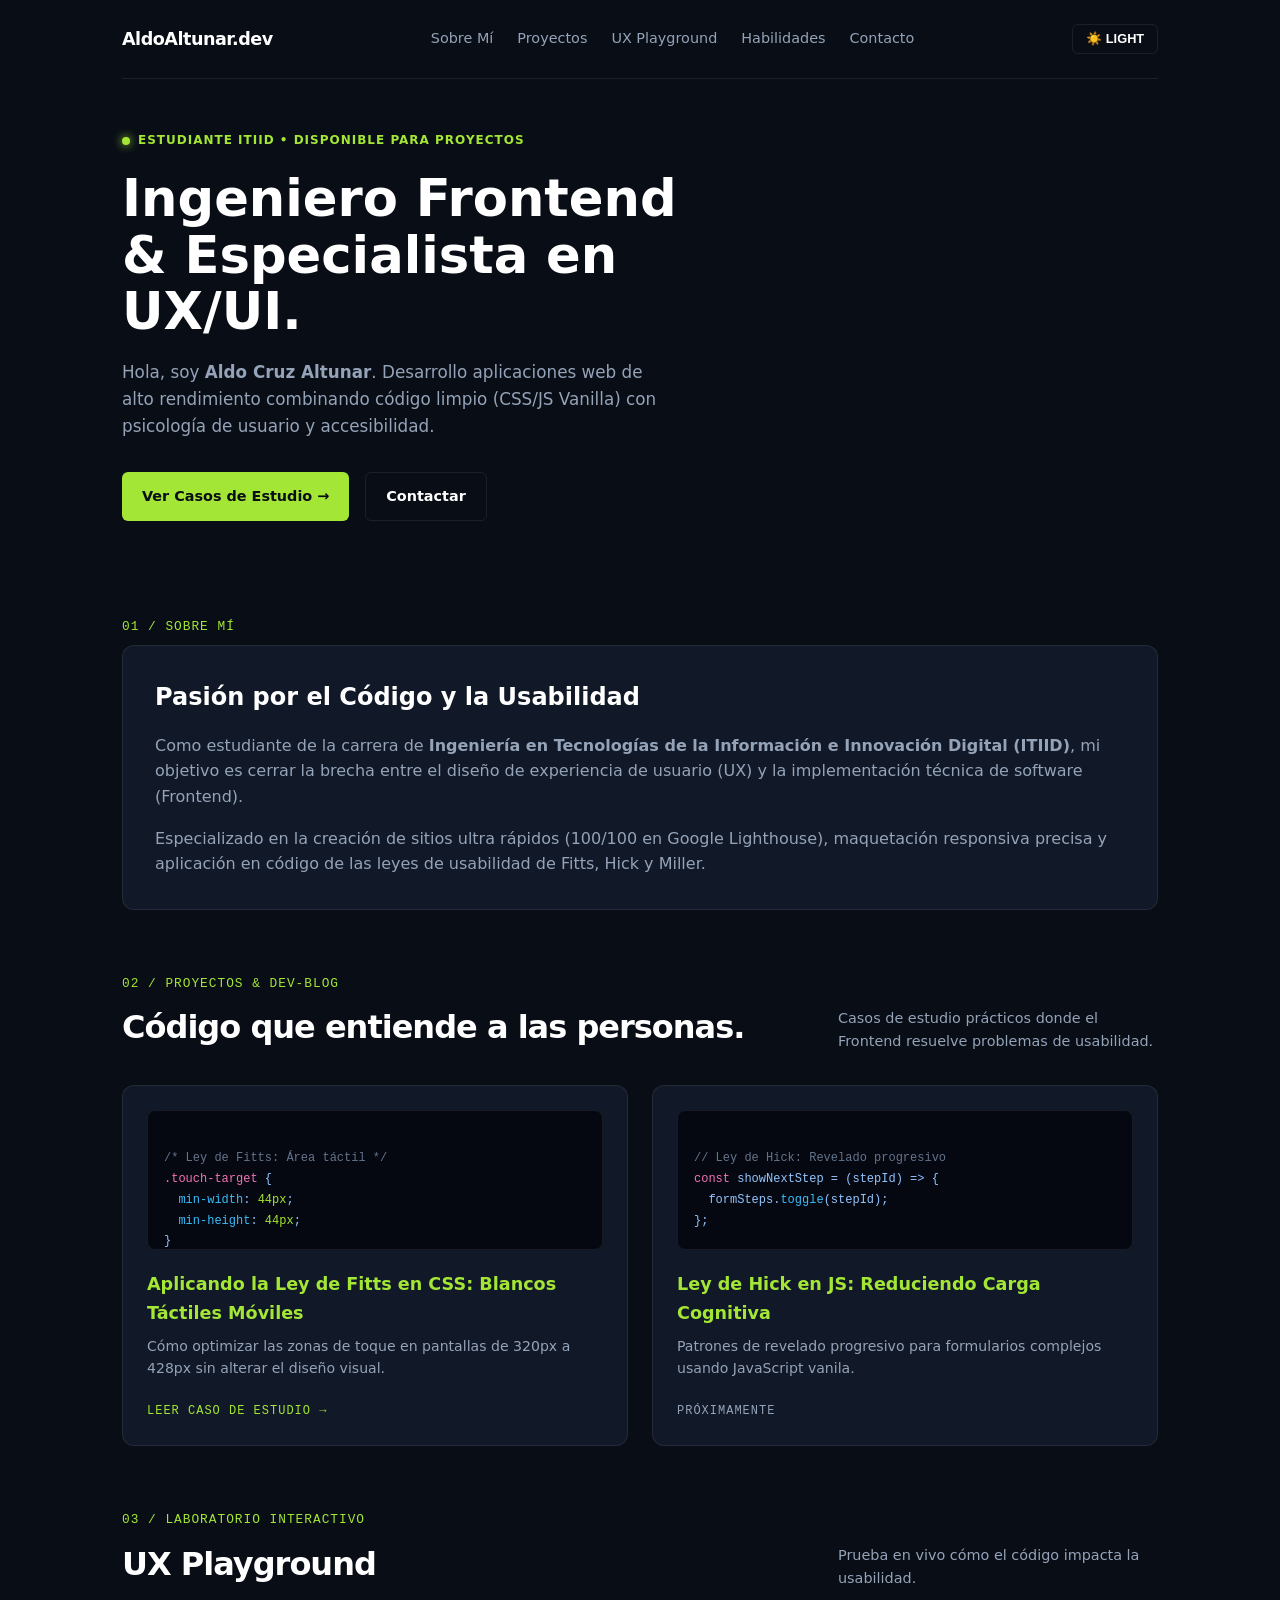
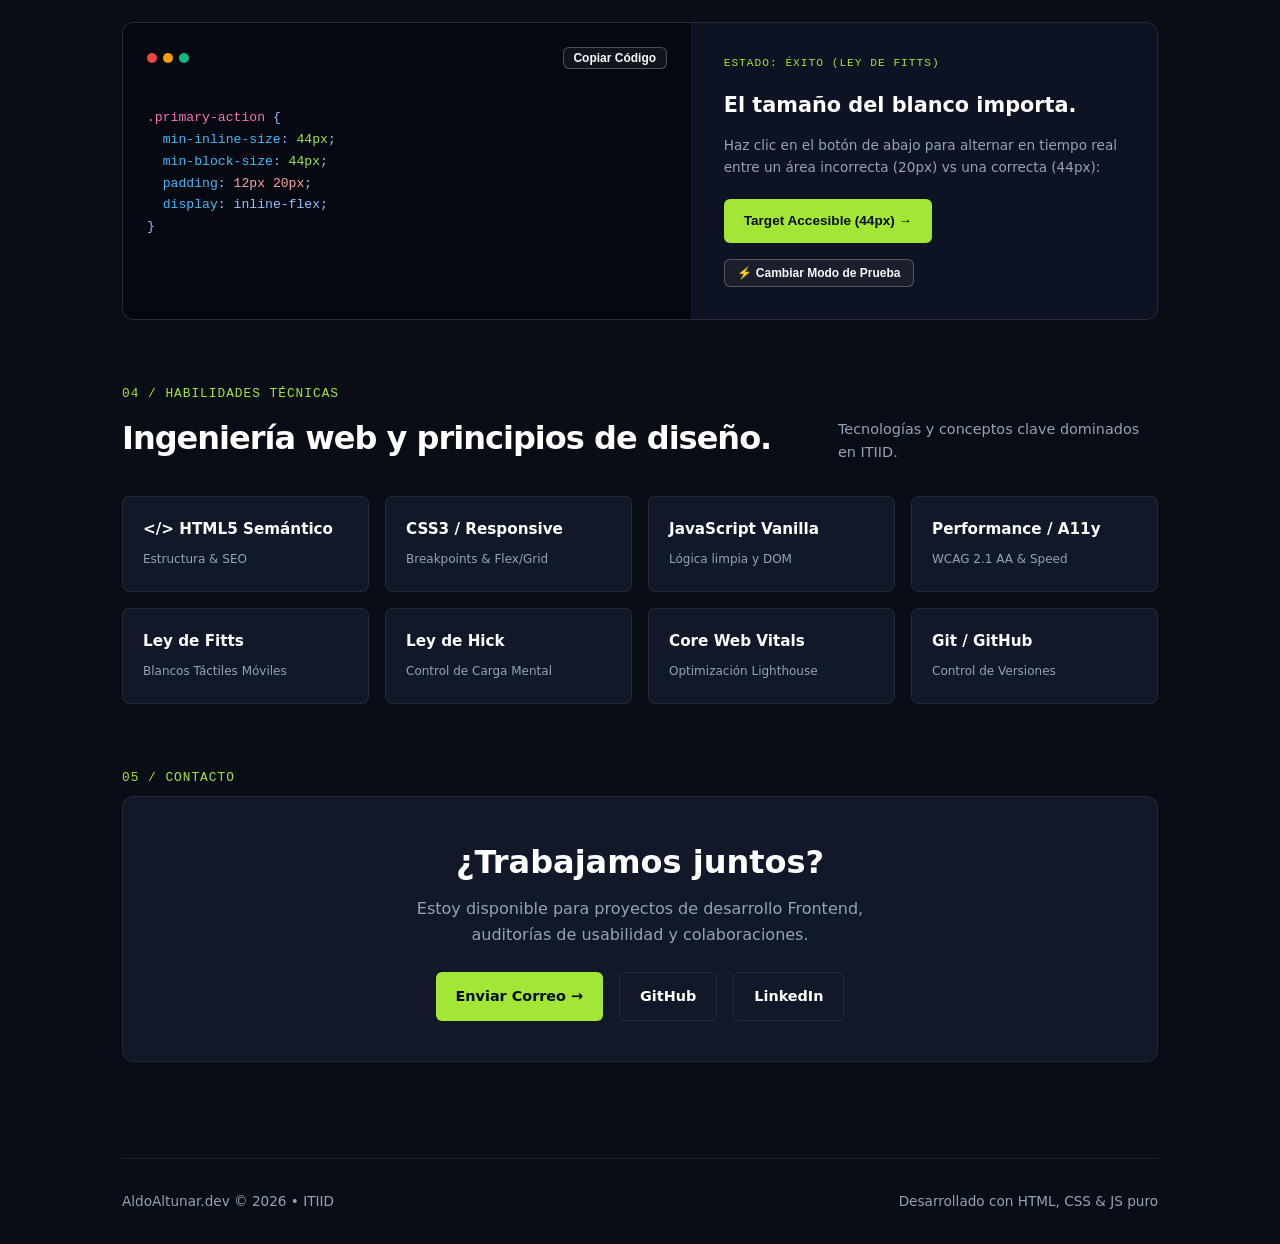
==== index.html @ 440aff2c "feat: version inicial del portafolio y dev-blog" ====
<!DOCTYPE html>
<html lang="es" data-theme="dark">
<head>
  <meta charset="UTF-8">
  <meta name="viewport" content="width=device-width, initial-scale=1.0">
  <title>Aldo Cruz Altunar | Portafolio Frontend & UX/UI - ITIID</title>
  <meta name="description" content="Portafolio profesional y Dev-Blog de Aldo Cruz Altunar, estudiante de ITIID enfocado en código Frontend y leyes de UX/UI.">
  <link rel="stylesheet" href="styles.css">
</head>
<body>

  <div class="container">
    <!-- Header Navigation -->
    <header>
      <a href="index.html" class="logo">AldoAltunar.dev</a>
      
      <!-- Menú Desktop -->
      <nav id="nav-menu">
        <a href="#about">Sobre Mí</a>
        <a href="#projects">Proyectos</a>
        <a href="#lab">UX Playground</a>
        <a href="#skills">Habilidades</a>
        <a href="#contact">Contacto</a>
      </nav>

      <div style="display: flex; gap: 0.5rem; align-items: center;">
        <button id="theme-btn" class="btn-secondary" style="padding: 0.4rem 0.8rem; font-size: 0.8rem; min-height: auto;">☀️ LIGHT</button>
        <!-- Botón Hamburguesa Móvil -->
        <button id="menu-toggle" class="menu-toggle-btn" aria-label="Abrir Menú">☰</button>
      </div>
    </header>

    <!-- Hero Section -->
    <section class="hero-grid" style="padding: 3rem 0;">
      <div>
        <div class="status-badge">
          <span class="status-dot"></span> Estudiante ITIID &bull; Disponible para Proyectos
        </div>
        <h1 style="font-size: clamp(2rem, 4vw, 3.2rem); font-weight: 800; line-height: 1.1; margin-bottom: 1.25rem;">
          Ingeniero Frontend<br>&amp; Especialista en UX/UI.
        </h1>
        <p style="color: var(--text-muted); font-size: 1.05rem; margin-bottom: 2rem; max-width: 540px;">
          Hola, soy <strong>Aldo Cruz Altunar</strong>. Desarrollo aplicaciones web de alto rendimiento combinando código limpio (CSS/JS Vanilla) con psicología de usuario y accesibilidad.
        </p>
        <div style="display: flex; gap: 1rem; flex-wrap: wrap;">
          <a href="#projects" class="btn-primary">Ver Casos de Estudio &rarr;</a>
          <a href="#contact" class="btn-secondary">Contactar</a>
        </div>
      </div>
    </section>

    <!-- Section 01: Sobre Mí -->
    <section id="about" style="margin: 3rem 0; scroll-margin-top: 2rem;">
      <div class="section-meta">01 / SOBRE MÍ</div>
      <div class="card-project" style="padding: 2rem;">
        <h2 style="font-size: 1.5rem; margin-bottom: 1rem;">Pasión por el Código y la Usabilidad</h2>
        <p style="color: var(--text-muted); margin-bottom: 1rem;">
          Como estudiante de la carrera de <strong>Ingeniería en Tecnologías de la Información e Innovación Digital (ITIID)</strong>, mi objetivo es cerrar la brecha entre el diseño de experiencia de usuario (UX) y la implementación técnica de software (Frontend).
        </p>
        <p style="color: var(--text-muted);">
          Especializado en la creación de sitios ultra rápidos (100/100 en Google Lighthouse), maquetación responsiva precisa y aplicación en código de las leyes de usabilidad de Fitts, Hick y Miller.
        </p>
      </div>
    </section>

    <!-- Section 02: Featured Work & Dev-Blog -->
    <section id="projects" style="margin: 4rem 0; scroll-margin-top: 2rem;">
      <div class="section-meta">02 / PROYECTOS &amp; DEV-BLOG</div>
      <div class="section-header">
        <h2>Código que entiende a las personas.</h2>
        <p class="section-subtitle">Casos de estudio prácticos donde el Frontend resuelve problemas de usabilidad.</p>
      </div>

      <div class="grid-2">
        <!-- Card 1 -->
        <article class="card-project">
          <div class="card-preview-box" style="justify-content: flex-start; padding: 1rem; align-items: flex-start; background: #050811;">
            <pre style="margin: 0; width: 100%;"><code style="font-family: var(--font-mono); font-size: 0.75rem; color: #93c5fd; line-height: 1.4;">
<span style="color: #64748b;">/* Ley de Fitts: Área táctil */</span>
<span style="color: #f472b6;">.touch-target</span> {
  <span style="color: #38bdf8;">min-width</span>: <span style="color: var(--accent-lime);">44px</span>;
  <span style="color: #38bdf8;">min-height</span>: <span style="color: var(--accent-lime);">44px</span>;
}
            </code></pre>
          </div>
          <div>
            <h3 class="card-title">Aplicando la Ley de Fitts en CSS: Blancos Táctiles Móviles</h3>
            <p style="color: var(--text-muted); font-size: 0.88rem; margin-bottom: 1rem;">
              Cómo optimizar las zonas de toque en pantallas de 320px a 428px sin alterar el diseño visual.
            </p>
          </div>
          <div>
            <a href="blog/ley-de-fitts-css.html" style="text-decoration: none;">
              <span class="section-meta" style="font-size: 0.75rem;">LEER CASO DE ESTUDIO &rarr;</span>
            </a>
          </div>
        </article>

        <!-- Card 2 -->
        <article class="card-project">
          <div class="card-preview-box" style="justify-content: flex-start; padding: 1rem; align-items: flex-start; background: #050811;">
            <pre style="margin: 0; width: 100%;"><code style="font-family: var(--font-mono); font-size: 0.75rem; color: #93c5fd; line-height: 1.4;">
<span style="color: #64748b;">// Ley de Hick: Revelado progresivo</span>
<span style="color: #f472b6;">const</span> showNextStep = (stepId) => {
  formSteps.<span style="color: #38bdf8;">toggle</span>(stepId);
};
            </code></pre>
          </div>
          <div>
            <h3 class="card-title">Ley de Hick en JS: Reduciendo Carga Cognitiva</h3>
            <p style="color: var(--text-muted); font-size: 0.88rem; margin-bottom: 1rem;">
              Patrones de revelado progresivo para formularios complejos usando JavaScript vanila.
            </p>
          </div>
          <div>
            <span class="section-meta" style="font-size: 0.75rem; color: var(--text-muted);">PRÓXIMAMENTE</span>
          </div>
        </article>
      </div>
    </section>

    <!-- Section 03: UX Playground (Laboratorio Interactivo) -->
    <section id="lab" style="margin: 4rem 0; scroll-margin-top: 2rem;">
      <div class="section-meta">03 / LABORATORIO INTERACTIVO</div>
      <div class="section-header">
        <h2>UX Playground</h2>
        <p class="section-subtitle">Prueba en vivo cómo el código impacta la usabilidad.</p>
      </div>

      <div class="playground-widget">
        <!-- Editor Left -->
        <div class="editor-window">
          <div style="display: flex; justify-content: space-between; align-items: center; margin-bottom: 1rem;">
            <div class="traffic-dots">
              <span class="dot dot-red"></span>
              <span class="dot dot-yellow"></span>
              <span class="dot dot-green"></span>
            </div>
            <button id="copy-btn" class="btn-secondary" style="padding: 0.2rem 0.6rem; font-size: 0.75rem; min-height: auto;">Copiar Código</button>
          </div>
          <pre><code id="code-snippet" style="font-family: var(--font-mono); font-size: 0.82rem; color: #93c5fd;">
<span style="color: #f472b6;">.primary-action</span> {
  <span style="color: #38bdf8;">min-inline-size</span>: <span id="code-size" style="color: var(--accent-lime);">44px</span>;
  <span style="color: #38bdf8;">min-block-size</span>: <span id="code-size-block" style="color: var(--accent-lime);">44px</span>;
  <span style="color: #38bdf8;">padding</span>: <span style="color: #fca5a5;">12px 20px</span>;
  <span style="color: #38bdf8;">display</span>: inline-flex;
}
          </code></pre>
        </div>

        <!-- Preview Right -->
        <div class="preview-window">
          <span class="section-meta" style="font-size: 0.7rem;" id="target-status">ESTADO: ÉXITO (LEY DE FITTS)</span>
          <h3 style="font-size: 1.3rem; margin: 0.5rem 0 0.8rem 0;">El tamaño del blanco importa.</h3>
          <p style="color: #94a3b8; font-size: 0.85rem; margin-bottom: 1.25rem;">
            Haz clic en el botón de abajo para alternar en tiempo real entre un área incorrecta (20px) vs una correcta (44px):
          </p>
          <div style="display: flex; flex-direction: column; gap: 1rem; align-items: flex-start;">
            <button class="btn-primary" id="demo-btn" style="font-size: 0.85rem; transition: all 0.3s ease;">
              Target Accesible (44px) &rarr;
            </button>
            <button id="toggle-target-btn" class="btn-secondary" style="font-size: 0.75rem; padding: 0.4rem 0.8rem; min-height: auto;">
              ⚡ Cambiar Modo de Prueba
            </button>
          </div>
        </div>
      </div>
    </section>

    <!-- Section 04: Skills Grid -->
    <section id="skills" style="margin: 4rem 0; scroll-margin-top: 2rem;">
      <div class="section-meta">04 / HABILIDADES TÉCNICAS</div>
      <div class="section-header">
        <h2>Ingeniería web y principios de diseño.</h2>
        <p class="section-subtitle">Tecnologías y conceptos clave dominados en ITIID.</p>
      </div>

      <div class="skills-grid">
        <div class="skill-card">
          <h4>&lt;/&gt; HTML5 Semántico</h4>
          <span>Estructura &amp; SEO</span>
        </div>
        <div class="skill-card">
          <h4>CSS3 / Responsive</h4>
          <span>Breakpoints &amp; Flex/Grid</span>
        </div>
        <div class="skill-card">
          <h4>JavaScript Vanilla</h4>
          <span>Lógica limpia y DOM</span>
        </div>
        <div class="skill-card">
          <h4>Performance / A11y</h4>
          <span>WCAG 2.1 AA &amp; Speed</span>
        </div>
        <div class="skill-card">
          <h4>Ley de Fitts</h4>
          <span>Blancos Táctiles Móviles</span>
        </div>
        <div class="skill-card">
          <h4>Ley de Hick</h4>
          <span>Control de Carga Mental</span>
        </div>
        <div class="skill-card">
          <h4>Core Web Vitals</h4>
          <span>Optimización Lighthouse</span>
        </div>
        <div class="skill-card">
          <h4>Git / GitHub</h4>
          <span>Control de Versiones</span>
        </div>
      </div>
    </section>

    <!-- Section 05: Contacto -->
    <section id="contact" style="margin: 4rem 0 6rem 0; scroll-margin-top: 2rem;">
      <div class="section-meta">05 / CONTACTO</div>
      <div class="card-project" style="padding: 2.5rem; text-align: center; align-items: center;">
        <h2 style="font-size: 2rem; margin-bottom: 0.5rem;">¿Trabajamos juntos?</h2>
        <p style="color: var(--text-muted); max-width: 500px; margin-bottom: 1.5rem;">
          Estoy disponible para proyectos de desarrollo Frontend, auditorías de usabilidad y colaboraciones.
        </p>
        <div style="display: flex; gap: 1rem; flex-wrap: wrap; justify-content: center;">
          <a href="mailto:aldo.cruz.altunar@gmail.com" class="btn-primary">Enviar Correo &rarr;</a>
          <a href="https://github.com/aldo-altunar" target="_blank" rel="noopener noreferrer" class="btn-secondary">GitHub</a>
          <a href="https://www.linkedin.com/in/aldo-altunar/?lipi=urn%3Ali%3Apage%3Ad_flagship3_profile_view_base_contact_details%3B9Rzdflk1RyGpdI9%2FyIg%2Biw%3D%3D" target="_blank" rel="noopener noreferrer" class="btn-secondary">LinkedIn</a>
        </div>
      </div>
    </section>

    <!-- Footer -->
    <footer>
      <div>AldoAltunar.dev &copy; 2026 &bull; ITIID</div>
      <div>Desarrollado con HTML, CSS &amp; JS puro</div>
    </footer>

  </div>

  <script src="script.js"></script>
</body>
</html>
---- styles.css ----
/* ==========================================================================
   1. PALETA DE COLORES & RESET (Figma High-Fidelity Design)
   ========================================================================== */
:root {
  --bg-main: #090d16;          /* Fondo ultrascuro Figma */
  --bg-card: #111827;          /* Tarjetas principales */
  --bg-card-hover: #162032;    /* Card hover state */
  --text-main: #ffffff;        /* Texto blanco puro */
  --text-muted: #94a3b8;       /* Texto secundario slate */
  --accent-lime: #a3e635;      /* Verde Neón / Lime */
  --accent-lime-dim: rgba(163, 230, 53, 0.12);
  --code-bg: #050811;          /* Fondo del editor */
  --border: rgba(255, 255, 255, 0.08);
  --font-sans: 'Inter', system-ui, -apple-system, sans-serif;
  --font-mono: 'JetBrains Mono', 'Fira Code', Consolas, monospace;
}

[data-theme="light"] {
  --bg-main: #f8fafc;
  --bg-card: #ffffff;
  --bg-card-hover: #f1f5f9;
  --text-main: #0f172a;
  --text-muted: #475569;
  --accent-lime: #65a30d;
  --accent-lime-dim: rgba(101, 163, 13, 0.12);
  --code-bg: #1e293b;
  --border: #e2e8f0;
}

* {
  box-sizing: border-box;
  margin: 0;
  padding: 0;
}

html {
  scroll-behavior: smooth;
}

body {
  background-color: var(--bg-main);
  color: var(--text-main);
  font-family: var(--font-sans);
  line-height: 1.6;
  -webkit-font-smoothing: antialiased;
  overflow-x: hidden;
}

/* ==========================================================================
   2. COMPONENTES GLOBALES Y ESTRUCTURA
   ========================================================================== */
.container {
  width: 100%;
  margin: 0 auto;
}

/* Header & Navegación */
header {
  display: flex;
  justify-content: space-between;
  align-items: center;
  padding: 1.5rem 0;
  border-bottom: 1px solid var(--border);
  position: relative;
}

.logo {
  font-weight: 700;
  color: var(--text-main);
  text-decoration: none;
  font-size: 1.1rem;
  letter-spacing: -0.5px;
}

nav {
  display: flex;
  align-items: center;
  gap: 1.5rem;
}

nav a {
  color: var(--text-muted);
  text-decoration: none;
  font-size: 0.9rem;
  transition: color 0.2s ease;
}

nav a:hover {
  color: var(--text-main);
}

.menu-toggle-btn {
  display: none;
  background: transparent;
  border: 1px solid var(--border);
  color: var(--text-main);
  font-size: 1.2rem;
  padding: 0.3rem 0.6rem;
  border-radius: 6px;
  cursor: pointer;
}

/* Status Badge */
.status-badge {
  display: inline-flex;
  align-items: center;
  gap: 0.5rem;
  font-size: 0.75rem;
  font-weight: 600;
  color: var(--accent-lime);
  letter-spacing: 1px;
  text-transform: uppercase;
  margin-bottom: 1.25rem;
}

.status-dot {
  width: 8px;
  height: 8px;
  background-color: var(--accent-lime);
  border-radius: 50%;
  box-shadow: 0 0 10px var(--accent-lime);
}

/* Botones */
.btn-primary {
  display: inline-flex;
  align-items: center;
  justify-content: center;
  gap: 0.5rem;
  background-color: var(--accent-lime);
  color: #090d16;
  font-weight: 700;
  padding: 0.75rem 1.25rem;
  border-radius: 6px;
  text-decoration: none;
  font-size: 0.9rem;
  transition: opacity 0.2s ease;
  min-height: 44px; /* Ley de Fitts */
  border: none;
  cursor: pointer;
}

.btn-primary:hover {
  opacity: 0.9;
}

.btn-secondary {
  display: inline-flex;
  align-items: center;
  justify-content: center;
  gap: 0.5rem;
  background-color: transparent;
  color: var(--text-main);
  border: 1px solid var(--border);
  font-weight: 600;
  padding: 0.75rem 1.25rem;
  border-radius: 6px;
  text-decoration: none;
  font-size: 0.9rem;
  min-height: 44px;
  cursor: pointer;
}

.btn-secondary:hover {
  border-color: var(--text-muted);
}

/* Secciones y Metadatos */
.section-meta {
  font-family: var(--font-mono);
  color: var(--accent-lime);
  font-size: 0.8rem;
  text-transform: uppercase;
  letter-spacing: 1px;
  margin-bottom: 0.5rem;
}

.section-header {
  display: flex;
  justify-content: space-between;
  align-items: flex-end;
  margin-bottom: 2rem;
  flex-wrap: wrap;
  gap: 1rem;
}

.section-header h2 {
  font-size: 2rem;
  font-weight: 700;
  letter-spacing: -1px;
}

.section-subtitle {
  color: var(--text-muted);
  font-size: 0.9rem;
  max-width: 320px;
}

/* Tarjetas de Proyectos */
.card-project {
  background: var(--bg-card);
  border: 1px solid var(--border);
  border-radius: 12px;
  padding: 1.5rem;
  transition: all 0.2s ease;
  display: flex;
  flex-direction: column;
  justify-content: space-between;
}

.card-project:hover {
  background: var(--bg-card-hover);
  border-color: rgba(163, 230, 53, 0.4);
}

.card-preview-box {
  background: #0b0f19;
  border: 1px solid var(--border);
  border-radius: 8px;
  height: 140px;
  display: flex;
  align-items: center;
  justify-content: center;
  margin-bottom: 1.25rem;
  overflow: hidden;
}

.card-title {
  color: var(--accent-lime);
  font-size: 1.1rem;
  font-weight: 600;
  margin-bottom: 0.5rem;
}

/* Componente UX Playground (Editor Dividido) */
.playground-widget {
  display: grid;
  grid-template-columns: 1.1fr 0.9fr;
  background: #0b0f19;
  border: 1px solid rgba(255, 255, 255, 0.12);
  border-radius: 12px;
  overflow: hidden;
  color: #ffffff; /* Forzar texto blanco dentro del IDE */
}

.editor-window {
  background: #050811;
  padding: 1.5rem;
  border-right: 1px solid rgba(255, 255, 255, 0.08);
}

.traffic-dots {
  display: flex;
  gap: 6px;
}

.dot { width: 10px; height: 10px; border-radius: 50%; }
.dot-red { background: #ef4444; }
.dot-yellow { background: #f59e0b; }
.dot-green { background: #10b981; }

.preview-window {
  padding: 2rem;
  display: flex;
  flex-direction: column;
  justify-content: center;
  background: #0d1322;
  color: #ffffff;
}

.preview-window h3 {
  color: #ffffff !important; /* Garantiza visibilidad en modo claro */
}

/* Estilos de botones dentro del laboratorio (Alto Contraste) */
.playground-widget .btn-secondary {
  color: #f8fafc !important;
  border-color: rgba(255, 255, 255, 0.25) !important;
  background-color: rgba(255, 255, 255, 0.05);
}

.playground-widget .btn-secondary:hover {
  border-color: var(--accent-lime) !important;
  color: var(--accent-lime) !important;
}

/* Grilla de Habilidades (4x2) */
.skills-grid {
  display: grid;
  grid-template-columns: repeat(4, 1fr);
  gap: 1rem;
}

.skill-card {
  background: var(--bg-card);
  border: 1px solid var(--border);
  border-radius: 8px;
  padding: 1.25rem;
  transition: border-color 0.2s ease;
}

.skill-card:hover {
  border-color: var(--accent-lime);
}

.skill-card h4 {
  font-size: 0.95rem;
  margin-bottom: 0.25rem;
}

.skill-card span {
  font-size: 0.75rem;
  color: var(--text-muted);
}

/* Footer */
footer {
  border-top: 1px solid var(--border);
  padding: 2rem 0;
  display: flex;
  justify-content: space-between;
  align-items: center;
  color: var(--text-muted);
  font-size: 0.85rem;
  flex-wrap: wrap;
  gap: 1rem;
}

/* ==========================================================================
   3. BREAKPOINTS ACADÉMICOS (320px A 839px+)
   ========================================================================== */

/* 1. Ultracompacto (320px - 359px) */
@media (min-width: 320px) and (max-width: 359px) {
  .container { padding: 0 12px; }
  .grid-2, .playground-widget, .skills-grid { display: flex; flex-direction: column; gap: 1rem; }
  .btn-primary, .btn-secondary { width: 100%; }
  h1 { font-size: 1.75rem; }
  .editor-window { border-right: none; border-bottom: 1px solid var(--border); }
  
  .menu-toggle-btn { display: block; }
  nav {
    display: none;
    position: absolute;
    top: 100%;
    left: 0;
    width: 100%;
    background: var(--bg-card);
    flex-direction: column;
    padding: 1rem;
    border: 1px solid var(--border);
    z-index: 100;
  }
  nav.nav-open { display: flex; }
}

/* 2. Estándar Móvil (360px - 428px) */
@media (min-width: 360px) and (max-width: 428px) {
  .container { padding: 0 18px; }
  .grid-2, .playground-widget, .skills-grid { display: flex; flex-direction: column; gap: 1rem; }
  h1 { font-size: 2.2rem; }
  .editor-window { border-right: none; border-bottom: 1px solid var(--border); }
  
  .menu-toggle-btn { display: block; }
  nav {
    display: none;
    position: absolute;
    top: 100%;
    left: 0;
    width: 100%;
    background: var(--bg-card);
    flex-direction: column;
    padding: 1rem;
    border: 1px solid var(--border);
    z-index: 100;
  }
  nav.nav-open { display: flex; }
}

/* 3. Phablet / Horizontal (429px - 599px) */
@media (min-width: 429px) and (max-width: 599px) {
  .container { padding: 0 20px; }
  .grid-2 { display: grid; grid-template-columns: 1fr; gap: 1rem; }
  .skills-grid { display: grid; grid-template-columns: 1fr 1fr; gap: 1rem; }
  .playground-widget { display: flex; flex-direction: column; }
}

/* 4. Tablet Pequeña / Plegables (600px - 839px) */
@media (min-width: 600px) and (max-width: 839px) {
  .container { max-width: 800px; padding: 0 28px; }
  .grid-2 { display: grid; grid-template-columns: 1fr 1fr; gap: 1.25rem; }
  .skills-grid { display: grid; grid-template-columns: repeat(2, 1fr); gap: 1rem; }
}

/* 5. Escritorio (840px+) */
@media (min-width: 840px) {
  .container { max-width: 1100px; padding: 0 2rem; }
  .hero-grid { display: grid; grid-template-columns: 1.2fr 0.8fr; gap: 4rem; padding: 4rem 0; align-items: center; }
  .grid-2 { display: grid; grid-template-columns: 1fr 1fr; gap: 1.5rem; }
}
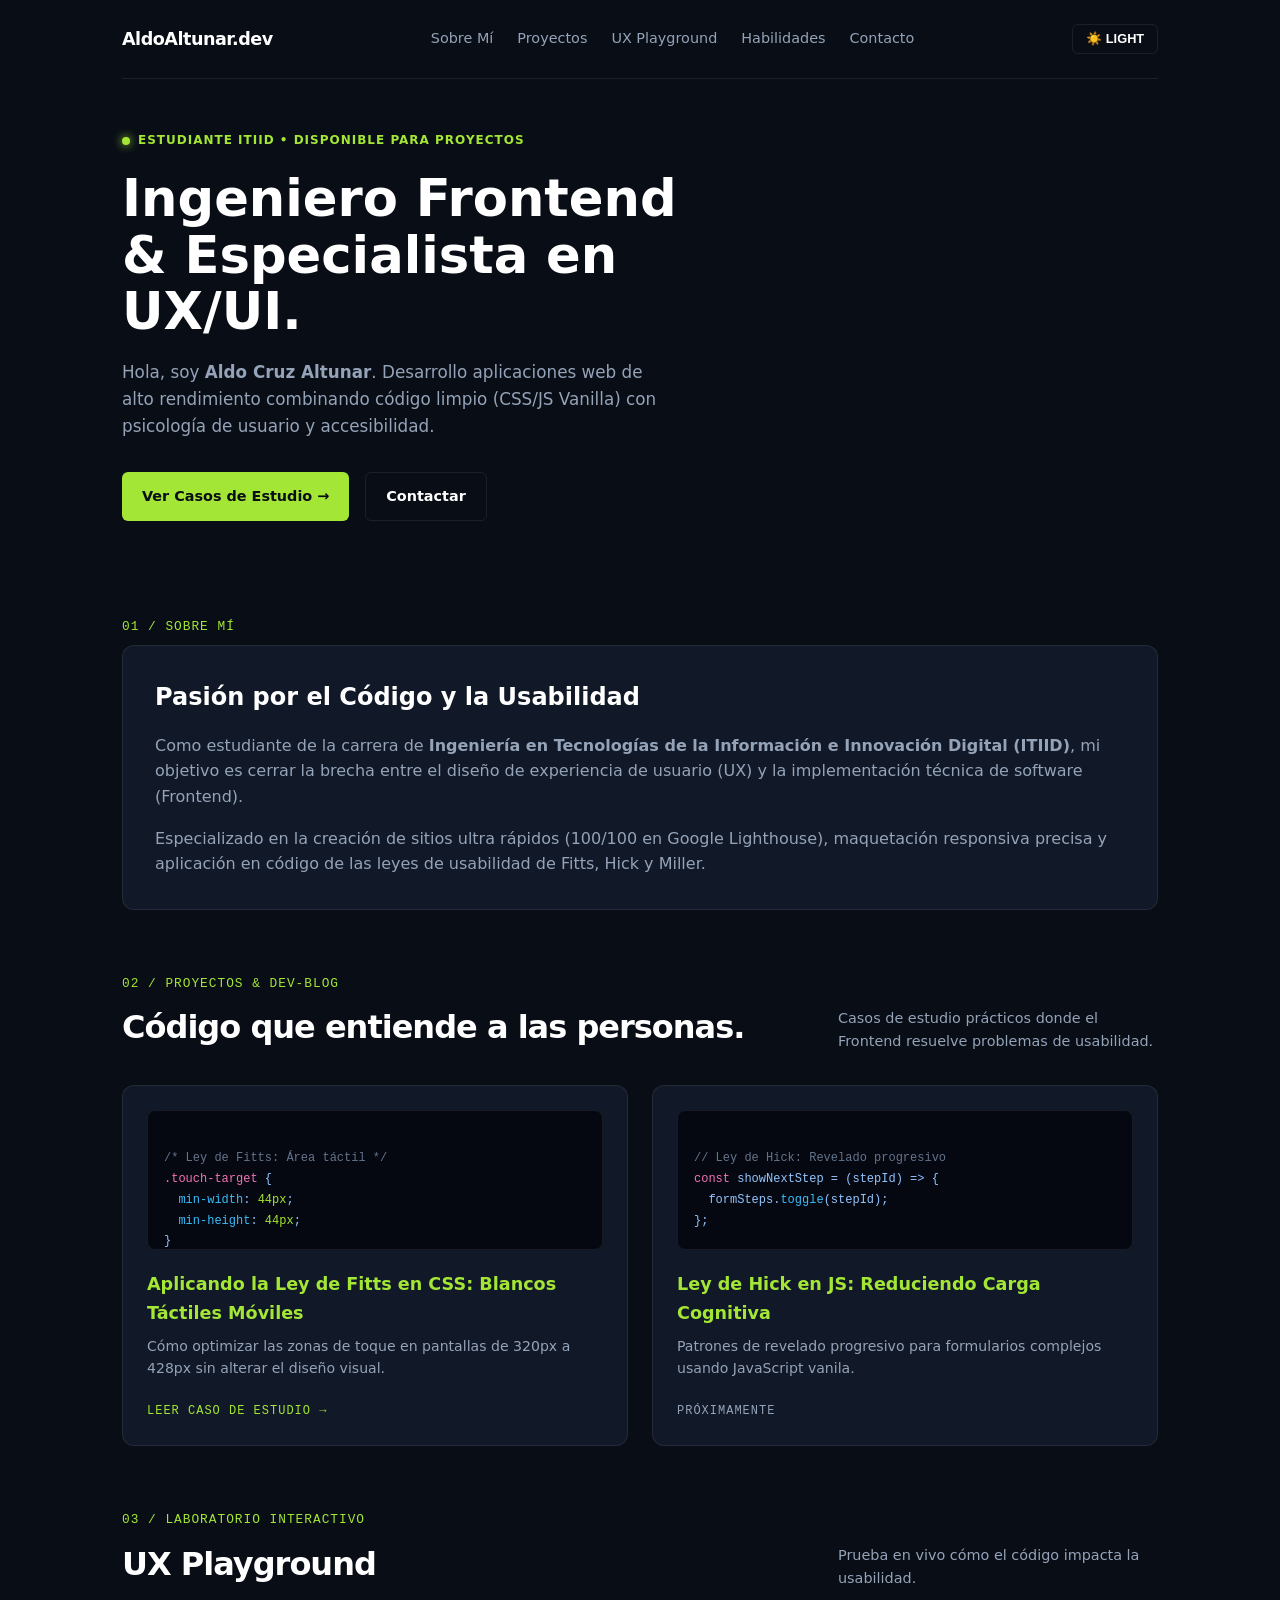
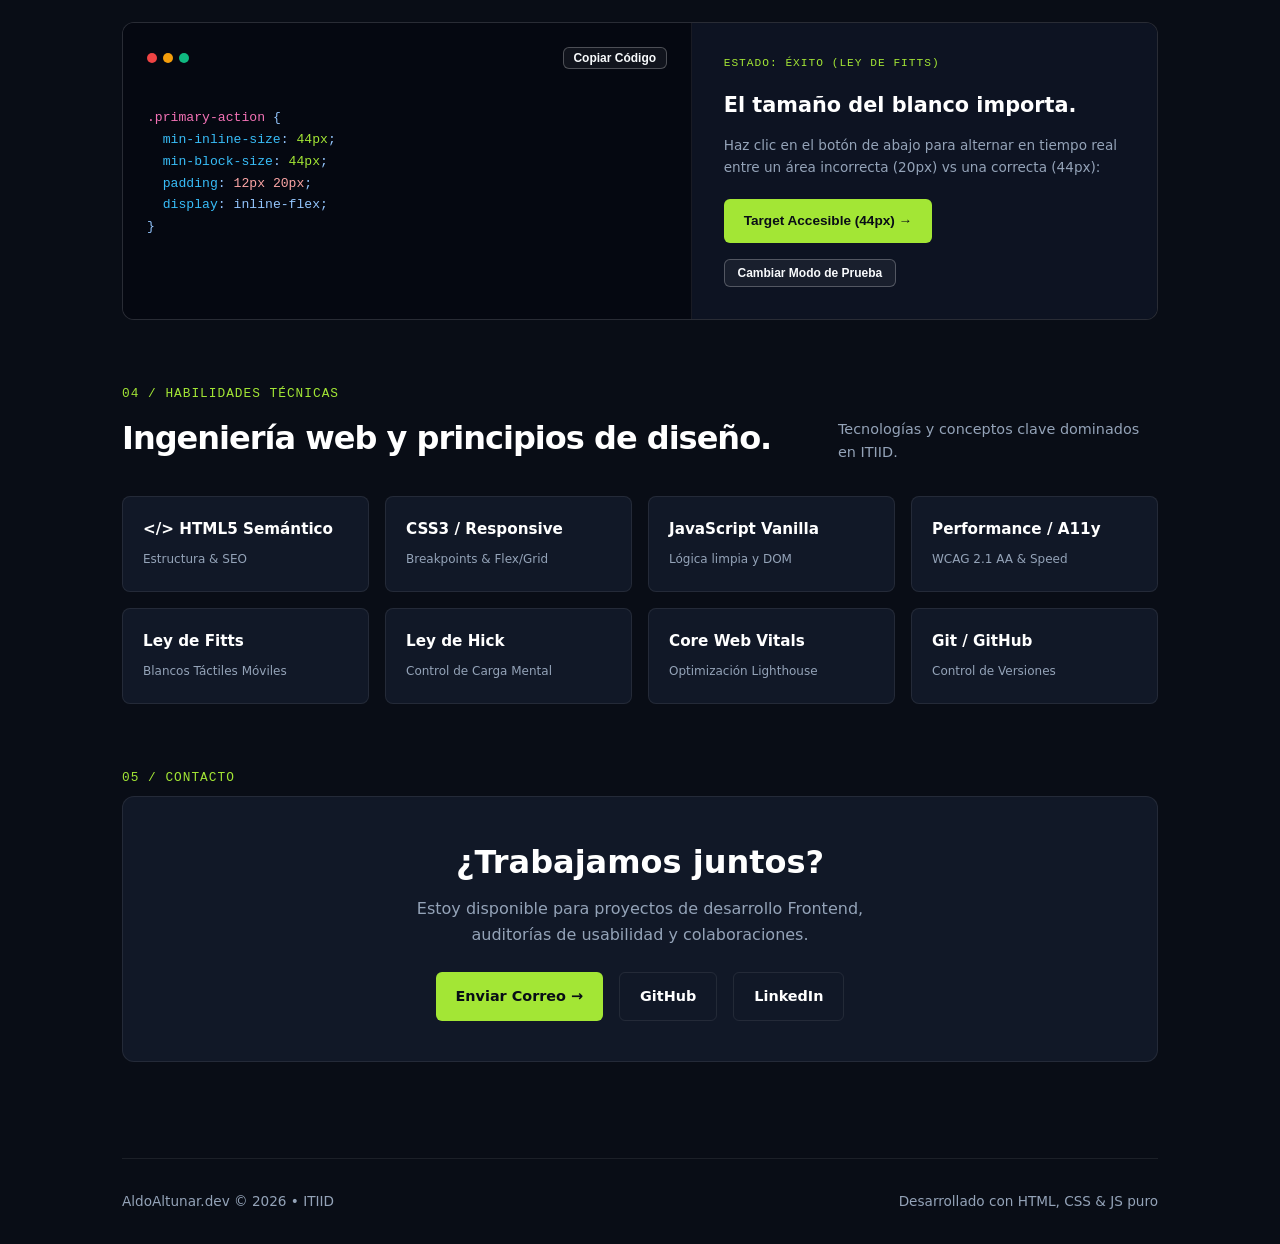
==== commit f283c0c8: "Comentarios" ====
--- a/index.html
+++ b/index.html
@@ -30,7 +30,7 @@
       </div>
     </header>
 
-    <!-- Hero Section -->
+  
     <section class="hero-grid" style="padding: 3rem 0;">
       <div>
         <div class="status-badge">
@@ -49,7 +49,7 @@
       </div>
     </section>
 
-    <!-- Section 01: Sobre Mí -->
+    
     <section id="about" style="margin: 3rem 0; scroll-margin-top: 2rem;">
       <div class="section-meta">01 / SOBRE MÍ</div>
       <div class="card-project" style="padding: 2rem;">
@@ -63,7 +63,7 @@
       </div>
     </section>
 
-    <!-- Section 02: Featured Work & Dev-Blog -->
+  
     <section id="projects" style="margin: 4rem 0; scroll-margin-top: 2rem;">
       <div class="section-meta">02 / PROYECTOS &amp; DEV-BLOG</div>
       <div class="section-header">
@@ -72,7 +72,7 @@
       </div>
 
       <div class="grid-2">
-        <!-- Card 1 -->
+      
         <article class="card-project">
           <div class="card-preview-box" style="justify-content: flex-start; padding: 1rem; align-items: flex-start; background: #050811;">
             <pre style="margin: 0; width: 100%;"><code style="font-family: var(--font-mono); font-size: 0.75rem; color: #93c5fd; line-height: 1.4;">
@@ -96,7 +96,7 @@
           </div>
         </article>
 
-        <!-- Card 2 -->
+        
         <article class="card-project">
           <div class="card-preview-box" style="justify-content: flex-start; padding: 1rem; align-items: flex-start; background: #050811;">
             <pre style="margin: 0; width: 100%;"><code style="font-family: var(--font-mono); font-size: 0.75rem; color: #93c5fd; line-height: 1.4;">
@@ -119,7 +119,6 @@
       </div>
     </section>
 
-    <!-- Section 03: UX Playground (Laboratorio Interactivo) -->
     <section id="lab" style="margin: 4rem 0; scroll-margin-top: 2rem;">
       <div class="section-meta">03 / LABORATORIO INTERACTIVO</div>
       <div class="section-header">
@@ -128,7 +127,7 @@
       </div>
 
       <div class="playground-widget">
-        <!-- Editor Left -->
+    
         <div class="editor-window">
           <div style="display: flex; justify-content: space-between; align-items: center; margin-bottom: 1rem;">
             <div class="traffic-dots">
@@ -148,7 +147,6 @@
           </code></pre>
         </div>
 
-        <!-- Preview Right -->
         <div class="preview-window">
           <span class="section-meta" style="font-size: 0.7rem;" id="target-status">ESTADO: ÉXITO (LEY DE FITTS)</span>
           <h3 style="font-size: 1.3rem; margin: 0.5rem 0 0.8rem 0;">El tamaño del blanco importa.</h3>
@@ -160,14 +158,13 @@
               Target Accesible (44px) &rarr;
             </button>
             <button id="toggle-target-btn" class="btn-secondary" style="font-size: 0.75rem; padding: 0.4rem 0.8rem; min-height: auto;">
-              ⚡ Cambiar Modo de Prueba
+               Cambiar Modo de Prueba
             </button>
           </div>
         </div>
       </div>
     </section>
 
-    <!-- Section 04: Skills Grid -->
     <section id="skills" style="margin: 4rem 0; scroll-margin-top: 2rem;">
       <div class="section-meta">04 / HABILIDADES TÉCNICAS</div>
       <div class="section-header">
@@ -211,7 +208,6 @@
       </div>
     </section>
 
-    <!-- Section 05: Contacto -->
     <section id="contact" style="margin: 4rem 0 6rem 0; scroll-margin-top: 2rem;">
       <div class="section-meta">05 / CONTACTO</div>
       <div class="card-project" style="padding: 2.5rem; text-align: center; align-items: center;">
@@ -227,7 +223,6 @@
       </div>
     </section>
 
-    <!-- Footer -->
     <footer>
       <div>AldoAltunar.dev &copy; 2026 &bull; ITIID</div>
       <div>Desarrollado con HTML, CSS &amp; JS puro</div>
--- a/styles.css
+++ b/styles.css
@@ -1,15 +1,13 @@
-/* ==========================================================================
-   1. PALETA DE COLORES & RESET (Figma High-Fidelity Design)
-   ========================================================================== */
+
 :root {
-  --bg-main: #090d16;          /* Fondo ultrascuro Figma */
-  --bg-card: #111827;          /* Tarjetas principales */
-  --bg-card-hover: #162032;    /* Card hover state */
-  --text-main: #ffffff;        /* Texto blanco puro */
-  --text-muted: #94a3b8;       /* Texto secundario slate */
-  --accent-lime: #a3e635;      /* Verde Neón / Lime */
+  --bg-main: #090d16;          
+  --bg-card: #111827;        
+  --bg-card-hover: #162032;    
+  --text-main: #ffffff;       
+  --text-muted: #94a3b8;       
+  --accent-lime: #a3e635;      
   --accent-lime-dim: rgba(163, 230, 53, 0.12);
-  --code-bg: #050811;          /* Fondo del editor */
+  --code-bg: #050811;          
   --border: rgba(255, 255, 255, 0.08);
   --font-sans: 'Inter', system-ui, -apple-system, sans-serif;
   --font-mono: 'JetBrains Mono', 'Fira Code', Consolas, monospace;
@@ -46,15 +44,13 @@
   overflow-x: hidden;
 }
 
-/* ==========================================================================
-   2. COMPONENTES GLOBALES Y ESTRUCTURA
-   ========================================================================== */
+
 .container {
   width: 100%;
   margin: 0 auto;
 }
 
-/* Header & Navegación */
+
 header {
   display: flex;
   justify-content: space-between;
@@ -100,7 +96,7 @@
   cursor: pointer;
 }
 
-/* Status Badge */
+
 .status-badge {
   display: inline-flex;
   align-items: center;
@@ -121,7 +117,7 @@
   box-shadow: 0 0 10px var(--accent-lime);
 }
 
-/* Botones */
+
 .btn-primary {
   display: inline-flex;
   align-items: center;
@@ -135,7 +131,7 @@
   text-decoration: none;
   font-size: 0.9rem;
   transition: opacity 0.2s ease;
-  min-height: 44px; /* Ley de Fitts */
+  min-height: 44px; 
   border: none;
   cursor: pointer;
 }
@@ -165,7 +161,7 @@
   border-color: var(--text-muted);
 }
 
-/* Secciones y Metadatos */
+
 .section-meta {
   font-family: var(--font-mono);
   color: var(--accent-lime);
@@ -196,7 +192,7 @@
   max-width: 320px;
 }
 
-/* Tarjetas de Proyectos */
+
 .card-project {
   background: var(--bg-card);
   border: 1px solid var(--border);
@@ -232,7 +228,7 @@
   margin-bottom: 0.5rem;
 }
 
-/* Componente UX Playground (Editor Dividido) */
+
 .playground-widget {
   display: grid;
   grid-template-columns: 1.1fr 0.9fr;
@@ -240,7 +236,7 @@
   border: 1px solid rgba(255, 255, 255, 0.12);
   border-radius: 12px;
   overflow: hidden;
-  color: #ffffff; /* Forzar texto blanco dentro del IDE */
+  color: #ffffff; 
 }
 
 .editor-window {
@@ -269,10 +265,10 @@
 }
 
 .preview-window h3 {
-  color: #ffffff !important; /* Garantiza visibilidad en modo claro */
-}
-
-/* Estilos de botones dentro del laboratorio (Alto Contraste) */
+  color: #ffffff !important; 
+}
+
+
 .playground-widget .btn-secondary {
   color: #f8fafc !important;
   border-color: rgba(255, 255, 255, 0.25) !important;
@@ -284,7 +280,7 @@
   color: var(--accent-lime) !important;
 }
 
-/* Grilla de Habilidades (4x2) */
+
 .skills-grid {
   display: grid;
   grid-template-columns: repeat(4, 1fr);
@@ -313,7 +309,7 @@
   color: var(--text-muted);
 }
 
-/* Footer */
+
 footer {
   border-top: 1px solid var(--border);
   padding: 2rem 0;
@@ -326,11 +322,7 @@
   gap: 1rem;
 }
 
-/* ==========================================================================
-   3. BREAKPOINTS ACADÉMICOS (320px A 839px+)
-   ========================================================================== */
-
-/* 1. Ultracompacto (320px - 359px) */
+
 @media (min-width: 320px) and (max-width: 359px) {
   .container { padding: 0 12px; }
   .grid-2, .playground-widget, .skills-grid { display: flex; flex-direction: column; gap: 1rem; }
@@ -354,7 +346,7 @@
   nav.nav-open { display: flex; }
 }
 
-/* 2. Estándar Móvil (360px - 428px) */
+
 @media (min-width: 360px) and (max-width: 428px) {
   .container { padding: 0 18px; }
   .grid-2, .playground-widget, .skills-grid { display: flex; flex-direction: column; gap: 1rem; }
@@ -377,7 +369,7 @@
   nav.nav-open { display: flex; }
 }
 
-/* 3. Phablet / Horizontal (429px - 599px) */
+
 @media (min-width: 429px) and (max-width: 599px) {
   .container { padding: 0 20px; }
   .grid-2 { display: grid; grid-template-columns: 1fr; gap: 1rem; }
@@ -385,14 +377,14 @@
   .playground-widget { display: flex; flex-direction: column; }
 }
 
-/* 4. Tablet Pequeña / Plegables (600px - 839px) */
+
 @media (min-width: 600px) and (max-width: 839px) {
   .container { max-width: 800px; padding: 0 28px; }
   .grid-2 { display: grid; grid-template-columns: 1fr 1fr; gap: 1.25rem; }
   .skills-grid { display: grid; grid-template-columns: repeat(2, 1fr); gap: 1rem; }
 }
 
-/* 5. Escritorio (840px+) */
+
 @media (min-width: 840px) {
   .container { max-width: 1100px; padding: 0 2rem; }
   .hero-grid { display: grid; grid-template-columns: 1.2fr 0.8fr; gap: 4rem; padding: 4rem 0; align-items: center; }
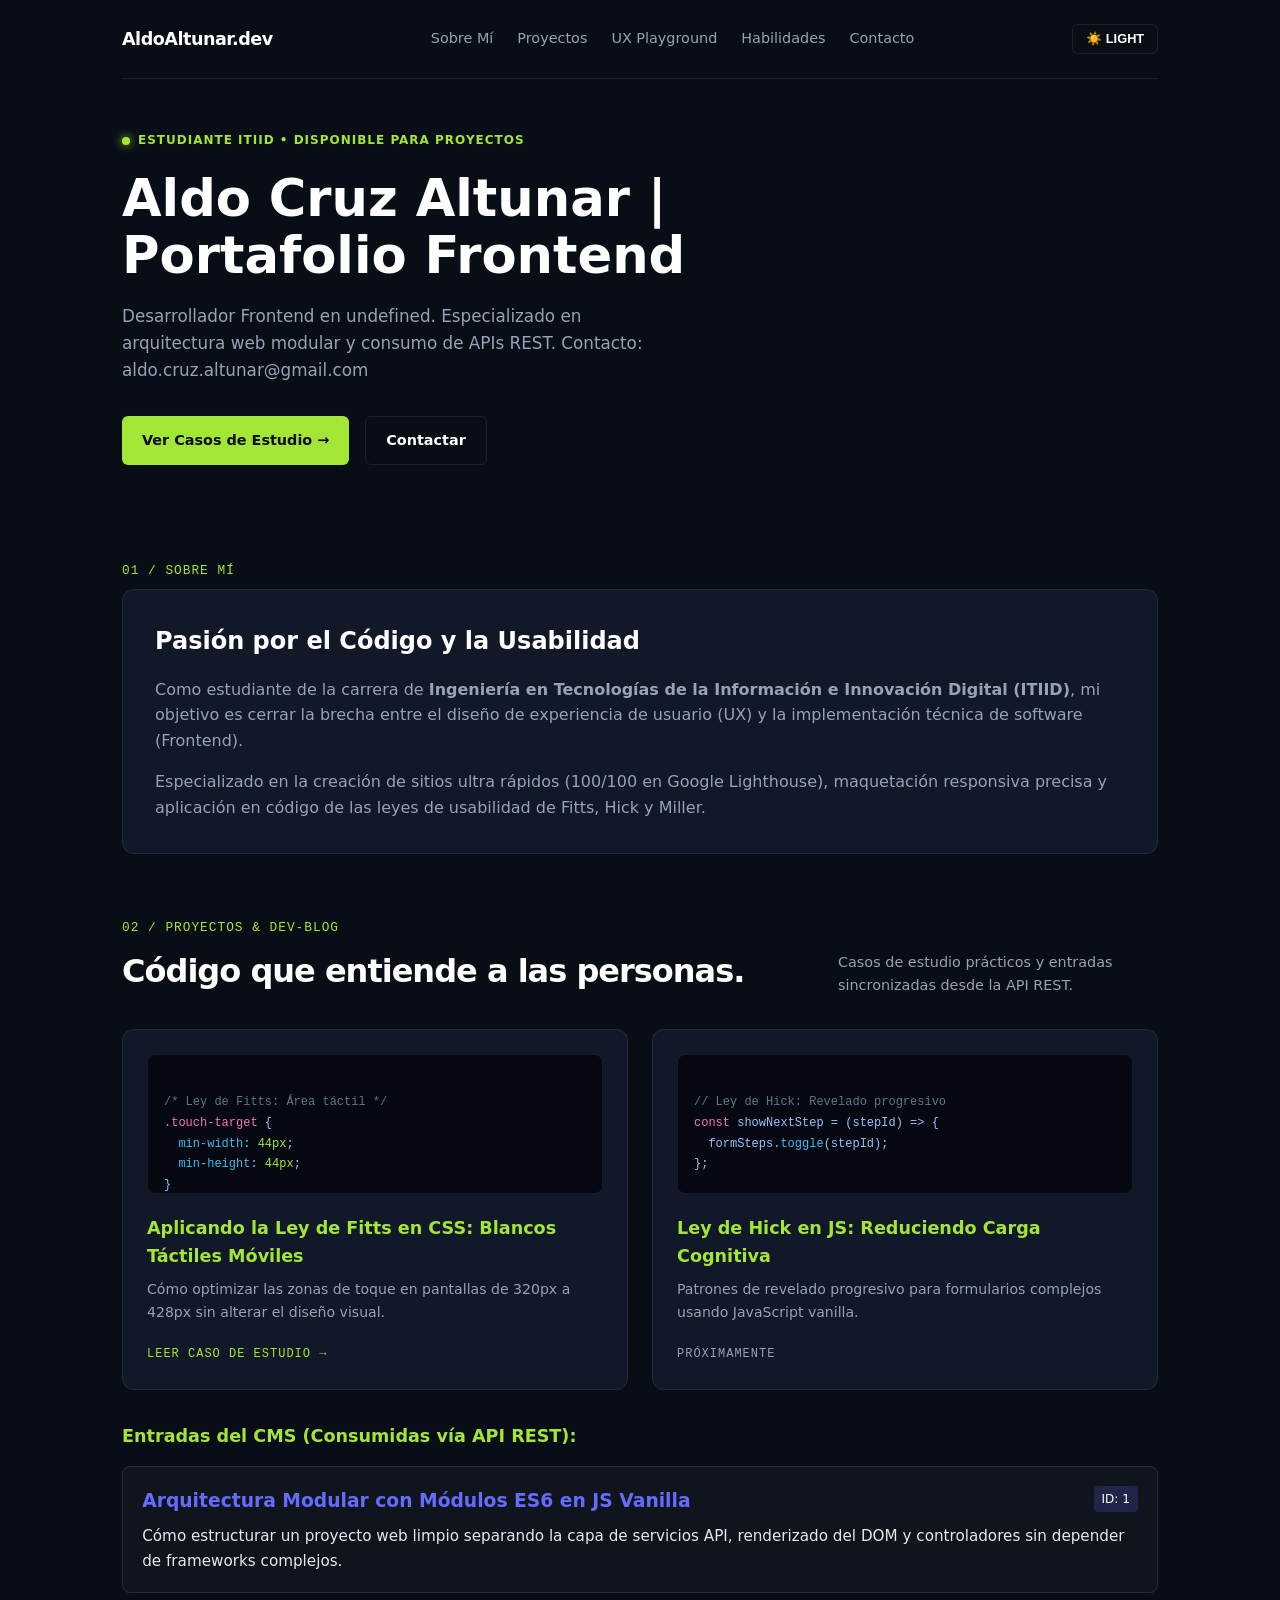
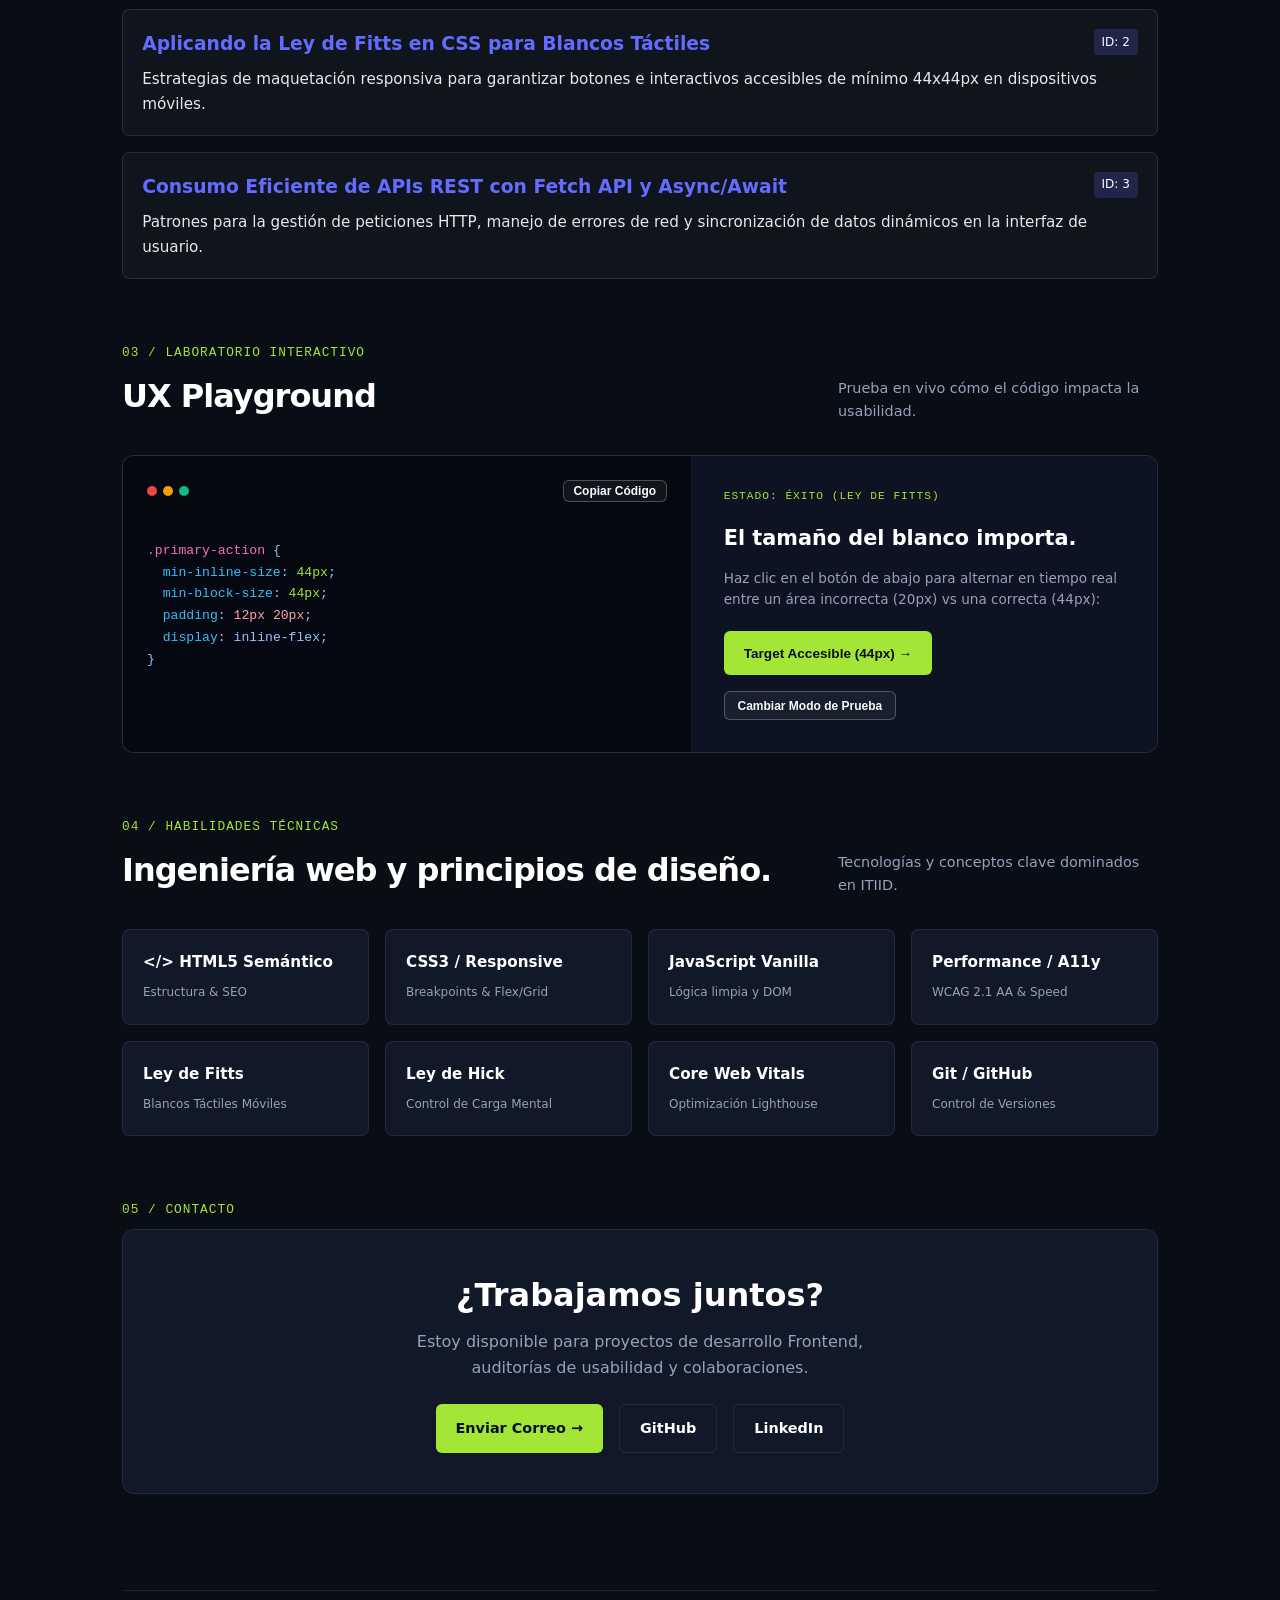
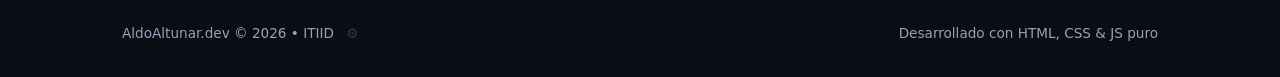
==== commit d0d0df21: "feat: coleccion estandarizada de Postman lista para evaluacion" ====
--- a/index.html
+++ b/index.html
@@ -30,16 +30,16 @@
       </div>
     </header>
 
-  
+    <!-- Hero Section -->
     <section class="hero-grid" style="padding: 3rem 0;">
       <div>
         <div class="status-badge">
           <span class="status-dot"></span> Estudiante ITIID &bull; Disponible para Proyectos
         </div>
-        <h1 style="font-size: clamp(2rem, 4vw, 3.2rem); font-weight: 800; line-height: 1.1; margin-bottom: 1.25rem;">
+        <h1 id="dev-name" style="font-size: clamp(2rem, 4vw, 3.2rem); font-weight: 800; line-height: 1.1; margin-bottom: 1.25rem;">
           Ingeniero Frontend<br>&amp; Especialista en UX/UI.
         </h1>
-        <p style="color: var(--text-muted); font-size: 1.05rem; margin-bottom: 2rem; max-width: 540px;">
+        <p id="dev-bio" style="color: var(--text-muted); font-size: 1.05rem; margin-bottom: 2rem; max-width: 540px;">
           Hola, soy <strong>Aldo Cruz Altunar</strong>. Desarrollo aplicaciones web de alto rendimiento combinando código limpio (CSS/JS Vanilla) con psicología de usuario y accesibilidad.
         </p>
         <div style="display: flex; gap: 1rem; flex-wrap: wrap;">
@@ -49,7 +49,7 @@
       </div>
     </section>
 
-    
+    <!-- 01 / Sobre Mí -->
     <section id="about" style="margin: 3rem 0; scroll-margin-top: 2rem;">
       <div class="section-meta">01 / SOBRE MÍ</div>
       <div class="card-project" style="padding: 2rem;">
@@ -63,16 +63,16 @@
       </div>
     </section>
 
-  
+    <!-- 02 / Proyectos y Dev-Blog -->
     <section id="projects" style="margin: 4rem 0; scroll-margin-top: 2rem;">
       <div class="section-meta">02 / PROYECTOS &amp; DEV-BLOG</div>
       <div class="section-header">
         <h2>Código que entiende a las personas.</h2>
-        <p class="section-subtitle">Casos de estudio prácticos donde el Frontend resuelve problemas de usabilidad.</p>
-      </div>
-
-      <div class="grid-2">
-      
+        <p class="section-subtitle">Casos de estudio prácticos y entradas sincronizadas desde la API REST.</p>
+      </div>
+
+      <!-- Casos estáticos -->
+      <div class="grid-2" style="margin-bottom: 2rem;">
         <article class="card-project">
           <div class="card-preview-box" style="justify-content: flex-start; padding: 1rem; align-items: flex-start; background: #050811;">
             <pre style="margin: 0; width: 100%;"><code style="font-family: var(--font-mono); font-size: 0.75rem; color: #93c5fd; line-height: 1.4;">
@@ -96,7 +96,6 @@
           </div>
         </article>
 
-        
         <article class="card-project">
           <div class="card-preview-box" style="justify-content: flex-start; padding: 1rem; align-items: flex-start; background: #050811;">
             <pre style="margin: 0; width: 100%;"><code style="font-family: var(--font-mono); font-size: 0.75rem; color: #93c5fd; line-height: 1.4;">
@@ -109,7 +108,7 @@
           <div>
             <h3 class="card-title">Ley de Hick en JS: Reduciendo Carga Cognitiva</h3>
             <p style="color: var(--text-muted); font-size: 0.88rem; margin-bottom: 1rem;">
-              Patrones de revelado progresivo para formularios complejos usando JavaScript vanila.
+              Patrones de revelado progresivo para formularios complejos usando JavaScript vanilla.
             </p>
           </div>
           <div>
@@ -117,8 +116,15 @@
           </div>
         </article>
       </div>
-    </section>
-
+
+      <!-- Contenedor dinámico consumido vía API REST (GET) -->
+      <h3 style="font-size: 1.1rem; margin-bottom: 1rem; color: var(--accent-lime);">Entradas del CMS (Consumidas vía API REST):</h3>
+      <div id="articles-container">
+        <p style="color: var(--text-muted);">Cargando artículos desde el servidor CMS...</p>
+      </div>
+    </section>
+
+    <!-- 03 / Laboratorio Interactivo -->
     <section id="lab" style="margin: 4rem 0; scroll-margin-top: 2rem;">
       <div class="section-meta">03 / LABORATORIO INTERACTIVO</div>
       <div class="section-header">
@@ -127,7 +133,6 @@
       </div>
 
       <div class="playground-widget">
-    
         <div class="editor-window">
           <div style="display: flex; justify-content: space-between; align-items: center; margin-bottom: 1rem;">
             <div class="traffic-dots">
@@ -158,13 +163,14 @@
               Target Accesible (44px) &rarr;
             </button>
             <button id="toggle-target-btn" class="btn-secondary" style="font-size: 0.75rem; padding: 0.4rem 0.8rem; min-height: auto;">
-               Cambiar Modo de Prueba
+                Cambiar Modo de Prueba
             </button>
           </div>
         </div>
       </div>
     </section>
 
+    <!-- 04 / Habilidades -->
     <section id="skills" style="margin: 4rem 0; scroll-margin-top: 2rem;">
       <div class="section-meta">04 / HABILIDADES TÉCNICAS</div>
       <div class="section-header">
@@ -208,6 +214,7 @@
       </div>
     </section>
 
+    <!-- 05 / Contacto -->
     <section id="contact" style="margin: 4rem 0 6rem 0; scroll-margin-top: 2rem;">
       <div class="section-meta">05 / CONTACTO</div>
       <div class="card-project" style="padding: 2.5rem; text-align: center; align-items: center;">
@@ -218,18 +225,22 @@
         <div style="display: flex; gap: 1rem; flex-wrap: wrap; justify-content: center;">
           <a href="mailto:aldo.cruz.altunar@gmail.com" class="btn-primary">Enviar Correo &rarr;</a>
           <a href="https://github.com/aldo-altunar" target="_blank" rel="noopener noreferrer" class="btn-secondary">GitHub</a>
-          <a href="https://www.linkedin.com/in/aldo-altunar/?lipi=urn%3Ali%3Apage%3Ad_flagship3_profile_view_base_contact_details%3B9Rzdflk1RyGpdI9%2FyIg%2Biw%3D%3D" target="_blank" rel="noopener noreferrer" class="btn-secondary">LinkedIn</a>
-        </div>
-      </div>
-    </section>
-
+          <a href="https://www.linkedin.com/in/aldo-altunar/" target="_blank" rel="noopener noreferrer" class="btn-secondary">LinkedIn</a>
+        </div>
+      </div>
+    </section>
+
+    <!-- Pie de página con acceso discreto al panel de administración -->
     <footer>
-      <div>AldoAltunar.dev &copy; 2026 &bull; ITIID</div>
+      <div>
+        AldoAltunar.dev &copy; 2026 &bull; ITIID
+        <a href="admin.html" style="color: inherit; text-decoration: none; opacity: 0.3; margin-left: 0.5rem;" title="Acceso Panel CMS">⚙️</a>
+      </div>
       <div>Desarrollado con HTML, CSS &amp; JS puro</div>
     </footer>
 
   </div>
 
-  <script src="script.js"></script>
+  <script type="module" src="js/app.js"></script>
 </body>
 </html>
